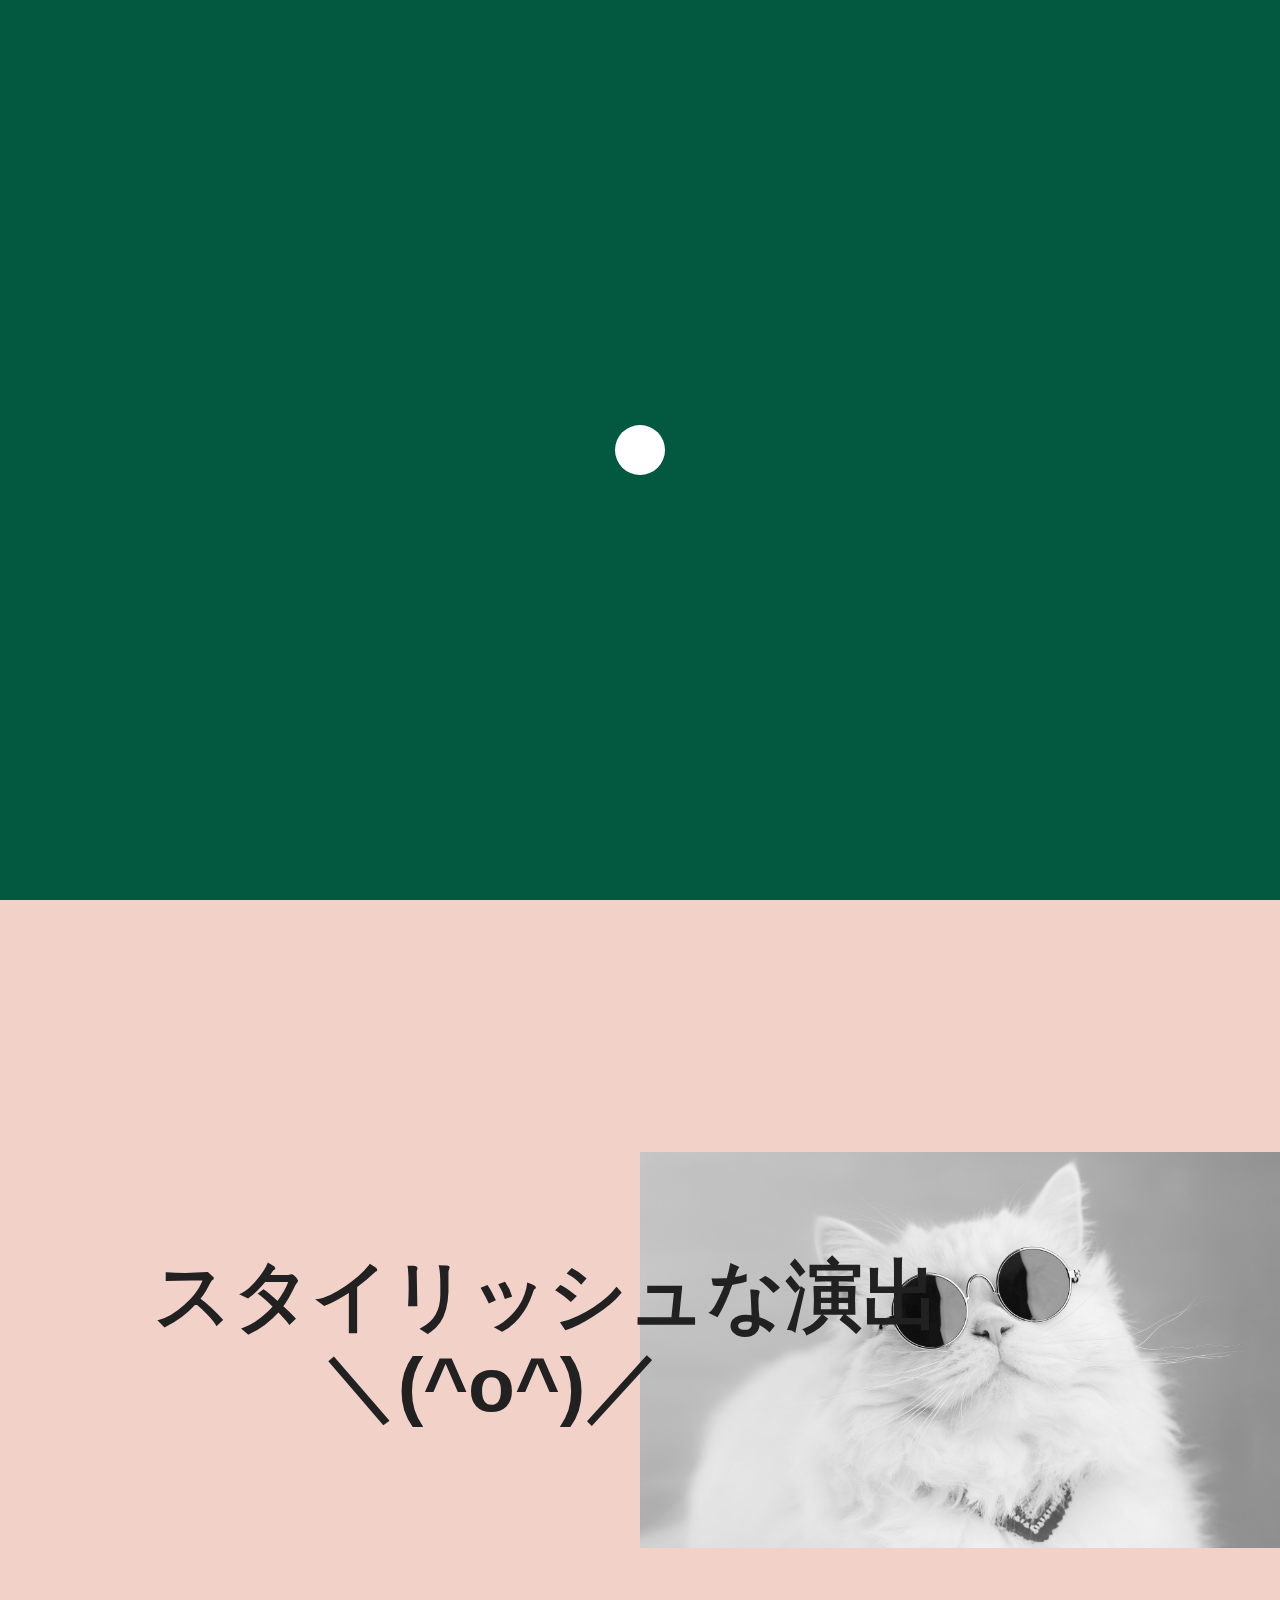
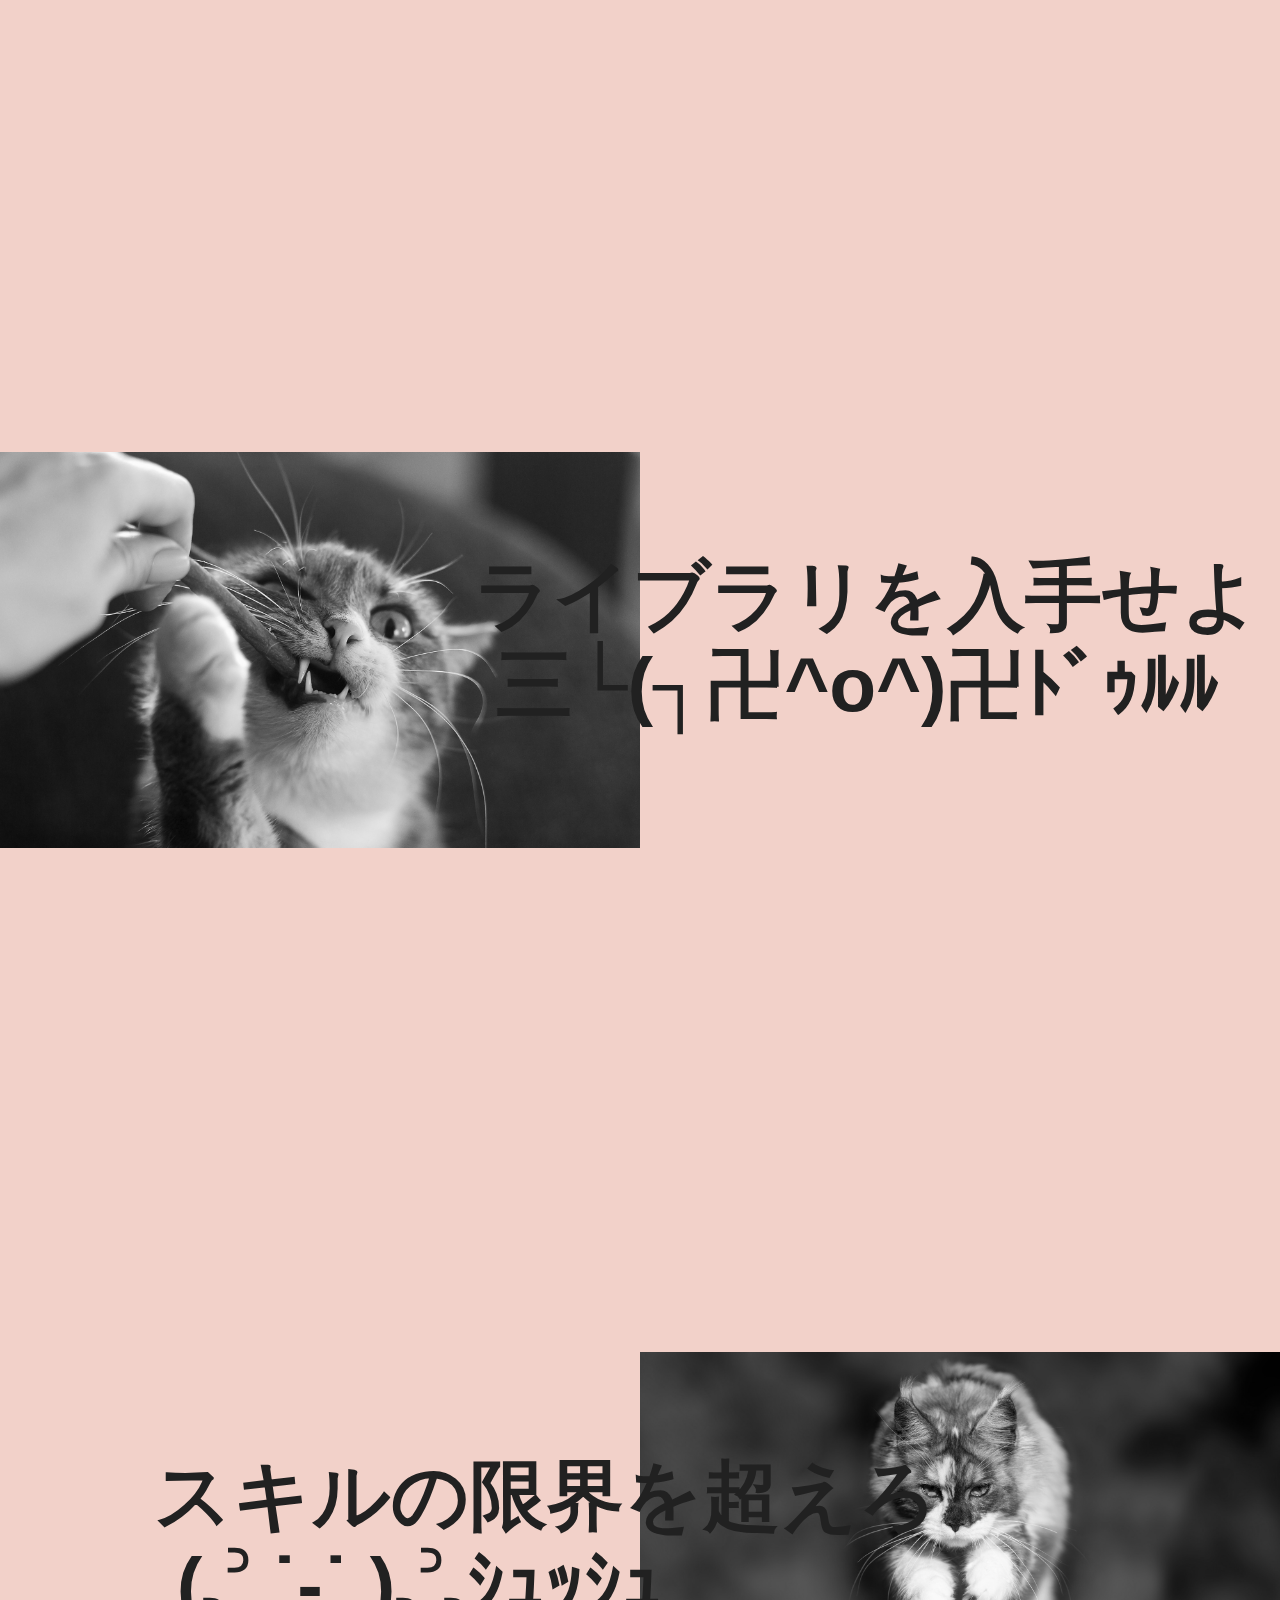
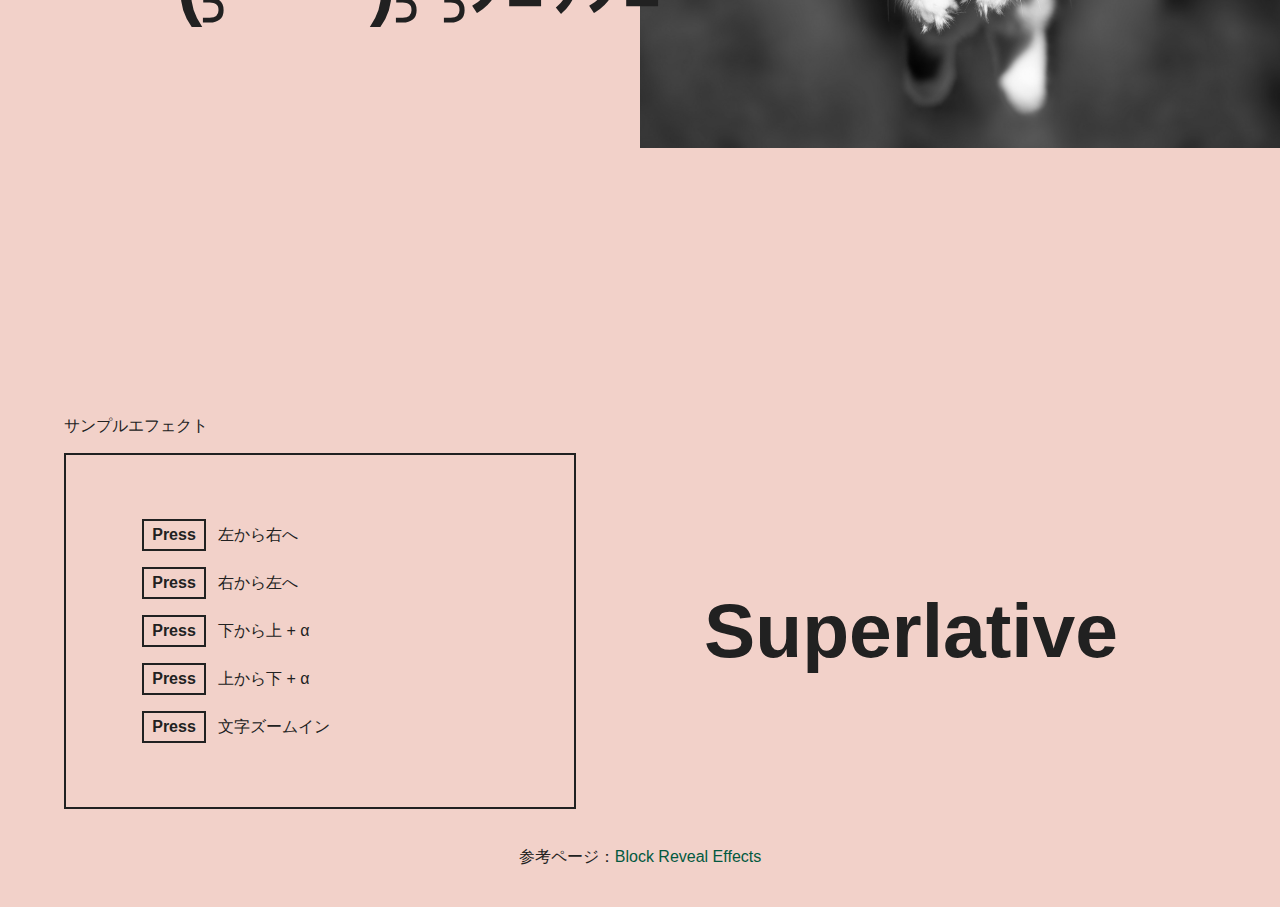
==== BlockRevealers/Block Reveal 自作ページ/menu.html @ 776ff6c5 "ローカルからアップロード" ====
<!DOCTYPE html>
<html lang="ja" class="no-js">

<head>
	<meta charset="UTF-8" />
	<meta http-equiv="X-UA-Compatible" content="IE=edge">
	<meta name="viewport" content="width=device-width, initial-scale=1.0">
	<title>Block Reveal Effectsを使ったアニメーション</title>
	<link rel="stylesheet" type="text/css" href="css/normalize.css" />
	<link rel="stylesheet" type="text/css" href="css/demo.css" />
	<link rel="stylesheet" type="text/css" href="css/revealer.css" />
	<script>
		document.documentElement.className = 'js';

	</script>
</head>

<body class="demo-menu loading">
	<svg class="hidden">
		<symbol id="icon-menu" viewBox="0 0 17.6 9.9">
			<title>menu</title>
			<path d="M17.6,1H0V0h17.6V1z M17.6,4.3h-12v1h12V4.3z M17.6,8.9h-6.9v1h6.9V8.9z" />
		</symbol>
		<symbol id="icon-cross" viewBox="0 0 10.2 10.2">
			<title>cross</title>
			<path d="M5.8,5.1l4.4,4.4l-0.7,0.7L5.1,5.8l-4.4,4.4L0,9.5l4.4-4.4L0,0.7L0.7,0l4.4,4.4L9.5,0l0.7,0.7L5.8,5.1z" />
		</symbol>
	</svg>
	<main role="main">
		<header class="codrops-header">
			<h1 class="codrops-header__title"><span>Block Reveal Effects</span><span>アニメーション</span></h1>
			<button class="btn btn--menu"><svg class="icon icon--menu">
					<use xlink:href="#icon-menu"></use>
				</svg></button>
		</header>
		<section class="content content--full flexy intro" style="background-image: url(img/cat02.jpg);">
			<h2 class="content__title content__title--center">
				<div id="rev-1" class="content__title__inner">アニメーションで</div><br />
				<div id="rev-2" class="content__title__inner content__title__inner--offset-1">目線を奪え</div>
			</h2>
		</section>
		<section class="content content--full flexy flexy--row">
			<h2 class="content__title content__title--medium content__title--half content__title--right">
				<div id="rev-4" class="content__title__inner">スタイリッシュな演出</div><br />
				<div id="rev-5" class="content__title__inner content__title__inner--offset-2">＼(^o^)／</div>
			</h2>
			<div id="rev-3" class="content__image-wrap content__image-wrap--half">
				<img class="content__image" src="img/cat01.jpg" alt="Some image" />
			</div>
		</section>
		<section class="content content--full flexy flexy--row">
			<div id="rev-6" class="content__image-wrap content__image-wrap--half">
				<img class="content__image" src="img/cat03.jpg" alt="Some image" />
			</div>
			<h2 class="content__title content__title--medium content__title--half content__title--left">
				<div id="rev-7" class="content__title__inner">ライブラリを入手せよ！</div><br />
				<div id="rev-8" class="content__title__inner content__title__inner--offset-2">三└(┐卍^o^)卍ﾄﾞｩﾙﾙ</div>
			</h2>
		</section>
		<section class="content content--full flexy flexy--row">
			<h2 class="content__title content__title--medium content__title--half content__title--right">
				<div id="rev-10" class="content__title__inner">スキルの限界を超えろ</div><br />
				<div id="rev-11" class="content__title__inner content__title__inner--offset-2">(꜆꜄ ˙-˙ )꜆꜄꜆ｼｭｯｼｭ
				</div>
			</h2>
			<div id="rev-9" class="content__image-wrap content__image-wrap--half">
				<img class="content__image" src="img/cat04.jpg" alt="Some image" />
			</div>
		</section>
		<section class="content flexy flexy--row">
			<p class="content__heading">サンプルエフェクト</p>
			<div class="triggers">
				<button id="rev-trigger-1" class="btn btn--trigger">左から右へ</button>
				<button id="rev-trigger-2" class="btn btn--trigger">右から左へ</button>
				<button id="rev-trigger-3" class="btn btn--trigger">下から上 + α</button>
				<button id="rev-trigger-4" class="btn btn--trigger">上から下 + α</button>
				<button id="rev-trigger-5" class="btn btn--trigger">文字ズームイン</button>
			</div>
			<h2 id="rev-12" class="content__title content__title--medium">Superlative</h2>
		</section>
		<p class="reference">参考ページ：<a href="https://tympanus.net/codrops/2016/12/21/block-reveal-effects/" target="_blank"
				rel="noopener">Block
				Reveal Effects</a></p>
		<nav class="menu">
			<button class="btn btn--close"><svg class="icon icon--cross">
					<use xlink:href="#icon-cross"></use>
				</svg></button>
			<ul class="menu__inner">
				<li class="menu__item"><a class="menu__link" href="#">Work</a></li>
				<li class="menu__item"><a class="menu__link" href="#">Play</a></li>
				<li class="menu__item"><a class="menu__link" href="#">Chat</a></li>
				<li class="menu__item"><a class="menu__link" href="#">Party</a></li>
			</ul>
		</nav>
	</main>
	<script src="js/anime.min.js"></script>
	<script src="js/scrollMonitor.js"></script>
	<script src="js/main.js"></script>
	<script>
		(function () {
			// Fake loading.
			setTimeout(init, 2000);

			function init() {
				document.body.classList.remove('loading');

				var navEl = document.querySelector('nav.menu'),
					revealer = new RevealFx(navEl),
					closeCtrl = navEl.querySelector('.btn--close');


				// ドロワー開始時
				document.querySelector('.btn--menu').addEventListener('click', function () {
					revealer.reveal({
						bgcolor: '#f28177',
						duration: 400,
						easing: 'easeInOutCubic',
						onCover: function (contentEl, revealerEl) {
							navEl.classList.add('menu--open');
							contentEl.style.opacity = 1;
						},
						onComplete: function () {
							closeCtrl.addEventListener('click', closeMenu);
						}
					});
				});

				// ドロワー終了時
				function closeMenu() {
					closeCtrl.removeEventListener('click', closeMenu);
					navEl.classList.remove('menu--open');
					revealer.reveal({
						bgcolor: '#f28177',
						duration: 400,
						easing: 'easeInOutCubic',
						onCover: function (contentEl, revealerEl) {
							navEl.classList.remove('menu--open');
							contentEl.style.opacity = 0;
						}
					});
				}
				//************************ Example 1 - reveal on load ********************************

				var rev1 = new RevealFx(document.querySelector('#rev-1'), {
					revealSettings: {
						bgcolor: '#025940',
						onCover: function (contentEl, revealerEl) {
							contentEl.style.opacity = 1;
						}
					}
				});
				rev1.reveal();

				var rev2 = new RevealFx(document.querySelector('#rev-2'), {
					revealSettings: {
						bgcolor: '#80bf9b',
						delay: 250,
						onCover: function (contentEl, revealerEl) {
							contentEl.style.opacity = 1;
						}
					}
				});
				rev2.reveal();

				//************************ Example 2 - reveal on scroll ********************************

				var scrollElemToWatch_1 = document.getElementById('rev-3'),
					watcher_1 = scrollMonitor.create(scrollElemToWatch_1, -300),
					rev3 = new RevealFx(scrollElemToWatch_1, {
						revealSettings: {
							bgcolor: '#80bf9b',
							direction: 'rl',
							onCover: function (contentEl, revealerEl) {
								contentEl.style.opacity = 1;
							}
						}
					}),
					rev4 = new RevealFx(document.querySelector('#rev-4'), {
						revealSettings: {
							bgcolor: '#025940',
							delay: 250,
							onCover: function (contentEl, revealerEl) {
								contentEl.style.opacity = 1;
							}
						}
					}),
					rev5 = new RevealFx(document.querySelector('#rev-5'), {
						revealSettings: {
							bgcolor: '#025940',
							delay: 500,
							onCover: function (contentEl, revealerEl) {
								contentEl.style.opacity = 1;
							}
						}
					}),

					scrollElemToWatch_2 = document.getElementById('rev-6'),
					watcher_2 = scrollMonitor.create(scrollElemToWatch_2, -300),
					rev6 = new RevealFx(scrollElemToWatch_2, {
						revealSettings: {
							bgcolor: '#80bf9b',
							onCover: function (contentEl, revealerEl) {
								contentEl.style.opacity = 1;
							}
						}
					}),
					rev7 = new RevealFx(document.querySelector('#rev-7'), {
						revealSettings: {
							bgcolor: '#025940',
							direction: 'rl',
							delay: 250,
							onCover: function (contentEl, revealerEl) {
								contentEl.style.opacity = 1;
							}
						}
					}),
					rev8 = new RevealFx(document.querySelector('#rev-8'), {
						revealSettings: {
							bgcolor: '#025940',
							direction: 'rl',
							delay: 500,
							onCover: function (contentEl, revealerEl) {
								contentEl.style.opacity = 1;
							}
						}
					}),

					scrollElemToWatch_3 = document.getElementById('rev-9'),
					watcher_3 = scrollMonitor.create(scrollElemToWatch_3, -300),
					rev9 = new RevealFx(scrollElemToWatch_3, {
						revealSettings: {
							bgcolor: '#80bf9b',
							direction: 'rl',
							onCover: function (contentEl, revealerEl) {
								contentEl.style.opacity = 1;
							}
						}
					}),
					rev10 = new RevealFx(document.querySelector('#rev-10'), {
						revealSettings: {
							bgcolor: '#025940',
							delay: 250,
							onCover: function (contentEl, revealerEl) {
								contentEl.style.opacity = 1;
							}
						}
					}),
					rev11 = new RevealFx(document.querySelector('#rev-11'), {
						revealSettings: {
							bgcolor: '#025940',
							delay: 500,
							onCover: function (contentEl, revealerEl) {
								contentEl.style.opacity = 1;
							}
						}
					});

				watcher_1.enterViewport(function () {
					rev3.reveal();
					rev4.reveal();
					rev5.reveal();
					watcher_1.destroy();
				});
				watcher_2.enterViewport(function () {
					rev6.reveal();
					rev7.reveal();
					rev8.reveal();
					watcher_2.destroy();
				});
				watcher_3.enterViewport(function () {
					rev9.reveal();
					rev10.reveal();
					rev11.reveal();
					watcher_3.destroy();
				});

				//************************ Example 3 - api examples ********************************

				var rev12 = new RevealFx(document.querySelector('#rev-12')),
					trigger_1 = document.getElementById('rev-trigger-1'),
					trigger_2 = document.getElementById('rev-trigger-2'),
					trigger_3 = document.getElementById('rev-trigger-3'),
					trigger_4 = document.getElementById('rev-trigger-4'),
					trigger_5 = document.getElementById('rev-trigger-5');

				trigger_1.addEventListener('click', function () {
					rev12.reveal({
						bgcolor: '#80bf9b',
						duration: 300,
						onStart: function (contentEl, revealerEl) {
							contentEl.style.opacity = 0;
						},
						onCover: function (contentEl, revealerEl) {
							contentEl.style.opacity = 1;
						}
					});
				});

				trigger_2.addEventListener('click', function () {
					rev12.reveal({
						bgcolor: '#80bf9b',
						duration: 300,
						direction: 'rl',
						onStart: function (contentEl, revealerEl) {
							contentEl.style.opacity = 0;
						},
						onCover: function (contentEl, revealerEl) {
							contentEl.style.opacity = 1;
						}
					});
				});

				trigger_3.addEventListener('click', function () {
					rev12.reveal({
						bgcolor: '#80bf9b',
						easing: 'easeOutExpo',
						direction: 'bt',
						onStart: function (contentEl, revealerEl) {
							anime.remove(contentEl);
							contentEl.style.opacity = 0;
						},
						onCover: function (contentEl, revealerEl) {
							anime({
								targets: contentEl,
								duration: 800,
								delay: 80,
								easing: 'easeOutExpo',
								translateY: [40, 0],
								opacity: [0, 1]
							});
						}
					});
				});

				trigger_4.addEventListener('click', function () {
					rev12.reveal({
						bgcolor: '#80bf9b',
						duration: 300,
						direction: 'tb',
						onStart: function (contentEl, revealerEl) {
							anime.remove(contentEl);
							contentEl.style.opacity = 0;
						},
						onCover: function (contentEl, revealerEl) {
							anime({
								targets: contentEl,
								duration: 500,
								delay: 50,
								easing: 'easeOutBounce',
								translateY: [-40, 0],
								opacity: {
									value: [0, 1],
									duration: 300,
									easing: 'linear'
								}
							});
						}
					});
				});

				trigger_5.addEventListener('click', function () {
					rev12.reveal({
						bgcolor: '#80bf9b',
						duration: 400,
						easing: 'easeInOutQuad',
						onStart: function (contentEl, revealerEl) {
							anime.remove(contentEl);
							contentEl.style.opacity = 0;
						},
						onCover: function (contentEl, revealerEl) {
							contentEl.style.opacity = 1;
							anime({
								targets: contentEl,
								duration: 800,
								delay: 80,
								easing: 'easeOutExpo',
								scale: [0.5, 1],
								opacity: [0, 1]
							});
						}
					});
				});
			}
		})();

	</script>
</body>

</html>
---- BlockRevealers/Block Reveal 自作ページ/css/demo.css ----
*,
*::after,
*::before {
	box-sizing: border-box;
}

html,
body {
	width: 100%;
	overflow-x: hidden;
}

body {
	font-family: "Helvetica Neue",
		Arial,
		"Hiragino Kaku Gothic ProN",
		"Hiragino Sans",
		Meiryo,
		sans-serif;
	-webkit-font-smoothing: antialiased;
	-moz-osx-font-smoothing: grayscale;
}

.demo-menu {
	color: #212121;
	background: #f2d1c9;
}


a {
	text-decoration: none;
	color: #000;
	outline: none;
}

a:hover,
a:focus {
	color: #2d2d30;
}

.hidden {
	position: absolute;
	overflow: hidden;
	width: 0;
	height: 0;
	pointer-events: none;
}

/* Icons */
.icon {
	display: block;
	width: 1.5em;
	height: 1.5em;
	margin: 0 auto;
	fill: currentColor;
}

.icon--inline {
	display: inline-block;
	width: 1em;
	height: 100%;
	margin: 0 0.25em 0 0;
}

/* Page Loader */

.js .loading::before {
	content: '';
	position: fixed;
	z-index: 101;
	top: 0;
	left: 0;
	display: flex;
	width: 100%;
	height: 100%;
	text-align: center;
	background: #025940;
}

.js .loading::after {
	content: '';
	position: fixed;
	z-index: 10000;
	top: 50%;
	left: 50%;
	width: 50px;
	height: 50px;
	border-radius: 50px;
	margin: -25px 0 0 -25px;
	pointer-events: none;
	background: #fff;
	color: #221122;
	animation: loaderAnim .3s ease-out infinite alternate forwards;
}

@keyframes loaderAnim {

	to {
		transform: translate3d(0, -50px, 0);
	}
}

/* Header */
.codrops-header {
	position: absolute;
	z-index: 1;
	display: flex;
	flex-direction: row;
	flex-wrap: wrap;
	align-items: center;
	width: 100%;
	padding: 3vw;
	pointer-events: none;
}

.codrops-header__title {
	margin: 0;
	font-size: 24px;
}

.codrops-header__title span {
	display: inline-block;
}

/* Top Navigation Style */
.codrops-links {
	position: relative;
	display: flex;
	justify-content: center;
	text-align: center;
	white-space: nowrap;
	font-size: 0.85em;
	border: 2px solid;
}

.codrops-links::after {
	content: '';
	height: 100%;
	width: 2px;
	background: currentColor;
	position: absolute;
	left: 50%;
	margin-left: -1px;
	top: 0;
}

.codrops-icon {
	pointer-events: visible;
	display: inline-block;
	padding: 0.6em;
}

/* Demo links */
.demos {
	flex: none;
	width: 100%;
	padding: 0.75em 0 0 0;
}

.demo {
	font-weight: bold;
	margin: 0 1em 0.5em 0;
	pointer-events: visible;
}

.github {
	pointer-events: visible;
}

.demo--current {
	text-decoration: underline;
}

/* Content */
.content {
	position: relative;
	min-height: 300px;
	overflow: hidden;
}

.content--full {
	height: 100vh;
	min-height: 600px;
}

.flexy {
	display: flex;
	flex-wrap: wrap;
	flex-direction: column;
	align-items: center;
}

.flexy--center {
	justify-content: center;
}

.flexy--row {
	flex-direction: row;
}

.intro {
	background-repeat: no-repeat;
	background-size: cover;
	background-position-x: 50%;
	background-color: #aaa;
}


.content__heading {
	flex: none;
	width: 100%;
	padding: 0 5vw;
}

.content__heading--center {
	text-align: center;
}

.content__title {
	font-size: 8vw;
	line-height: 1.4;
	padding: 0 5vw;
}

.content__title--half {
	width: 50vw;
	z-index: 2;
}

.content__title--enclosed {
	padding: 0;
	margin: 0;
}

.content__title--center {
	margin: auto;
}

.content__title--right {
	text-align: right;
	padding: 0 0 0 2em;
}

.content__title--left {
	margin-left: -18vw;
}

.content__title--medium {
	font-size: 6vw;
}

.content__title--small {
	font-size: 2vw;
}

.content__title__inner {
	flex: none;
	display: inline-block;
	white-space: nowrap;
	position: relative;
}

.content__title__inner--offset-1 {
	top: -0.25em;
	left: 13.6vw;
}

.content__title__inner--offset-2 {
	top: -0.25em;
	left: 1.75vw;
}

.content__title__inner--offset-3 {
	left: -10vw;
	top: -0.25em;
}

.content__image-wrap {
	flex: none;
	width: 25vw;
}

.content__image-wrap--half {
	width: 50vw;
}

.content__image {
	width: 100%;
	display: block;
}

.triggers {
	border: 2px solid;
	padding: 3em;
	margin: 0 5vw;
	width: 40vw;
}

/* Related demos */
.content--related {
	padding: 8em 5vw;
	font-weight: bold;
	text-align: center;
}

.content--related h2 {
	font-family: 'Inconsolata', monospace;
	font-size: 1.25em;
}

.content--related .demos {
	padding-bottom: 3em;
}

.media-item {
	display: inline-block;
	padding: 1em;
	vertical-align: top;
	transition: color 0.3s;
}

.media-item__img {
	max-width: 100%;
	opacity: 0.8;
	transition: opacity 0.3s;
}

.media-item:hover .media-item__img,
.media-item:focus .media-item__img {
	opacity: 1;
}

.media-item__title {
	font-size: 1em;
	margin: 0;
	padding: 0.5em;
}

/* Demo specific styles */

/* Buttons */
.btn {
	border: 0;
	padding: 0;
	margin: 0;
	background: none;
	color: inherit;
}

.btn:focus {
	outline: none;
}

.btn--trigger {
	margin: 1em;
	display: block;
	white-space: nowrap;
}

.btn--default,
.btn--trigger::before {
	font-weight: bold;
	border: 2px solid;
	text-align: center;
	text-indent: 0;
	display: inline-block;
	line-height: 1.7;
}

.btn--trigger::before {
	content: 'Press';
	width: 4em;
	height: 2em;
	margin: 0 0.75em;
}

.btn--trigger:active::before {
	content: 'Ouch!';
}

.btn--default {
	padding: 0 1em;
	margin: 2vh 0 0;
}

.btn--tool {
	display: block;
	margin: 1em 0;
	font-size: 1.3em;
	color: #8a7c78;
}

.btn--menu {
	position: fixed;
	top: 3vw;
	right: 3vw;
	color: #212121;
	pointer-events: visible;
}

.btn--close {
	position: absolute;
	top: 3vw;
	right: 3vw;
	font-size: 0.75em;
	z-index: 100;
	color: #212121;
}

/* Menu */
.menu {
	position: fixed;
	top: 0;
	right: 0;
	height: 100%;
	width: 100%;
	z-index: 100;
}

.js .menu {
	pointer-events: none;
}

.js .menu--open {
	pointer-events: visible;
}

.menu__inner {
	position: absolute;
	top: 0;
	left: 0;
	width: 100%;
	height: 100%;
	list-style-type: none;
	padding: 20vh 3em;
	margin: 0;
	background: #f26052;
	overflow: hidden;
}

.menu__item {
	padding: 0.15em;
}

.js .menu__item {
	transform: translate3d(-13em, 0, 0);
	transition: transform 0s 0.4s;
}

.btn--close {
	opacity: 0;
}

.menu--open .menu__item,
.menu--open .btn--close {
	opacity: 1;
	transform: translate3d(0, 0, 0);
	transition: opacity 0.4s 0.135s, transform 0.4s 0.135s cubic-bezier(0.645, 0.045, 0.355, 1);
}

.menu--open .menu__item:nth-child(2) {
	transition-delay: 0.165s;
}

.menu--open .menu__item:nth-child(3) {
	transition-delay: 0.195s;
}

.menu--open .menu__item:nth-child(4) {
	transition-delay: 0.225s;
}

.menu .menu__link {
	font-size: 3.5vw;
	color: #212121;
	font-weight: bold;
}

.menu .menu__link:hover,
.menu .menu__link:focus {
	outline: none;
	color: #000;
	text-decoration: line-through;
}

.box {
	max-width: 600px;
	width: 100%;
	font-size: 1.25em;
	margin: 16vh 0 0 0;
}

.box--small {
	max-width: 500px;
}

.box--border {
	padding: 2em 3em;
	border: 2px solid;
}

.overlay {
	position: fixed;
	width: 100%;
	height: 100vh;
	top: 0;
	left: 0;
	background: rgba(0, 0, 0, 0.5);
	opacity: 0;
	pointer-events: none;
	transition: opacity 0.4s;
}

.modal--open+.overlay {
	pointer-events: visible;
	opacity: 1;
}

.dual {
	width: 90vw;
	margin: 8em auto 25vh;
	position: relative;
}

.dual__inner {
	position: absolute;
	width: 100%;
	height: 100%;
}

.dual__half {
	position: absolute;
	height: 100%;
	width: 51%;
	right: 0;
	background: url(../img/4.jpg) no-repeat 50% 0%;
	background-size: cover;
}

.dual__content {
	position: relative;
	width: 50%;
	display: flex;
	flex-direction: column;
	justify-content: center;
	min-height: 500px;
	padding: 1.5em 2.5em;
	font-size: 1.75em;
	line-height: 1.4;
	color: #8a7c78;
}

.js .dual__content {
	opacity: 0;
	pointer-events: none;
	transform: translate3d(60px, 0, 0);
	transition: opacity 0.55s 0.4s, transform 0.55s 0.4s;
}

.dual__content.dual__content--show {
	opacity: 1;
	pointer-events: visible;
	transform: translate3d(0, 0, 0);
}

.author {
	margin: 1em 0 0 0;
	display: block;
	font-size: 0.65em;
}

.media {
	width: 90%;
	max-width: 800px;
	position: relative;
}

.media__inner {
	display: block;
	position: relative;
}

.media__image {
	display: block;
	max-width: 100%;
}

.media__toolbar {
	position: absolute;
	top: 0;
	right: 0;
	height: 100%;
	padding: 2.15em;
	display: flex;
	overflow: hidden;
	flex-direction: column;
	justify-content: flex-end;
}

.js .btn--tool {
	opacity: 0;
	pointer-events: none;
	transform: translate3d(200%, 0, 0);
	transition: opacity 0.6s 0.28s, transform 0.6s 0.28s;
	transition-timing-function: ease, cubic-bezier(0.785, 0.135, 0.15, 0.86);
}

.js .btn--tool:nth-child(2) {
	transition-delay: 0.32s;
}

.js .btn--tool:nth-child(3) {
	transition-delay: 0.34s;
}

.media__toolbar--show .btn--tool {
	opacity: 1;
	pointer-events: visible;
	transform: translate3d(0, 0, 0);
}

/* Demo themes */

.demo-menu a {
	color: #025940;
}

.demo-menu a:hover,
.demo-menu a:focus {
	color: #025940;
}

.reference {
	text-align: center;
	margin: 3vw 0;
}

@media screen and (max-width: 56.250em) {
	.btn--tool {
		font-size: 3vw;
	}

	.media__toolbar {
		padding: 3.5vw;
	}
}

@media screen and (max-width: 50em) {
	.intro {
		background-position-x: 70%;
		background-size: 500%;
	}

	.codrops-header__title,
	.codrops-header__tagline {
		width: 100%;
		padding: 0;
	}

	.demo {
		font-size: 1em;
		margin: 0.5em 1em 0.25em 0;
	}

	.content--full {
		min-height: 0;
	}

	.content__title {
		font-size: 10vw;
	}

	.content__title--medium {
		font-size: 1.75em;
	}

	.content__title--small {
		font-size: 1.15em;
	}

	.content__title--half {
		width: 100%;
	}

	.content__image-wrap--half {
		width: 80vw;
	}

	.content__title--right {
		padding: 0 5vw;
	}

	.content__title--left {
		margin-left: 0;
	}

	.flexy--row {
		flex-direction: column;
	}

	.form__title,
	.form__section {
		font-size: 0.85em;
	}

	.triggers {
		width: 100%;
		border: 0;
		padding: 0;
		font-size: 0.85em;
	}

	.modal {
		font-size: 0.85em;
	}

	.menu .menu__link {
		font-size: 2em;
	}

	.box {
		padding: 5vw;
		font-size: 0.85em;
	}

	.box--border {
		border: none;
	}

	.dual__content {
		min-height: 200px;
		font-size: 0.85em;
		padding: 1em;
	}

	.dual {
		margin-top: 0;
	}
}
---- BlockRevealers/Block Reveal 自作ページ/css/revealer.css ----
.block-revealer__element {
	position: absolute;
	top: 0;
	left: 0;
	width: 100%;
	height: 100%;
	background: #000;
	pointer-events: none;
	opacity: 0;
}
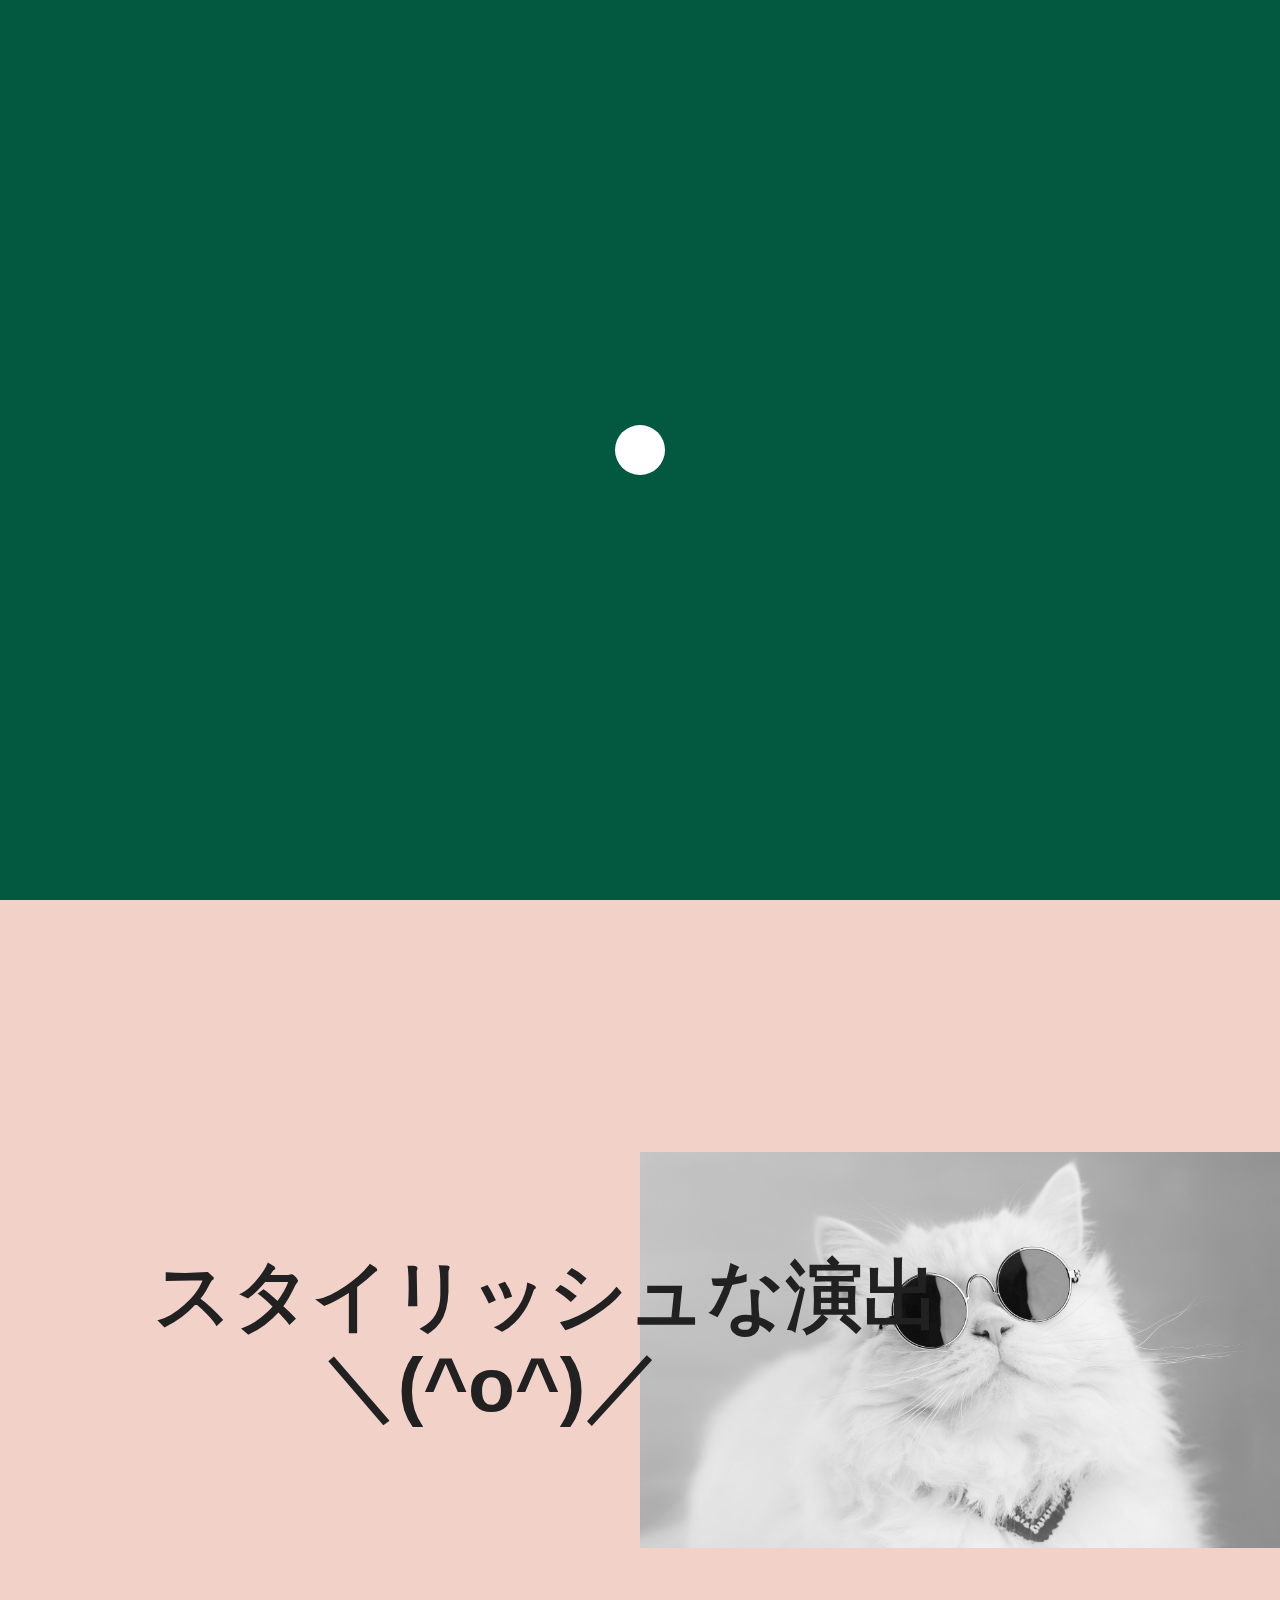
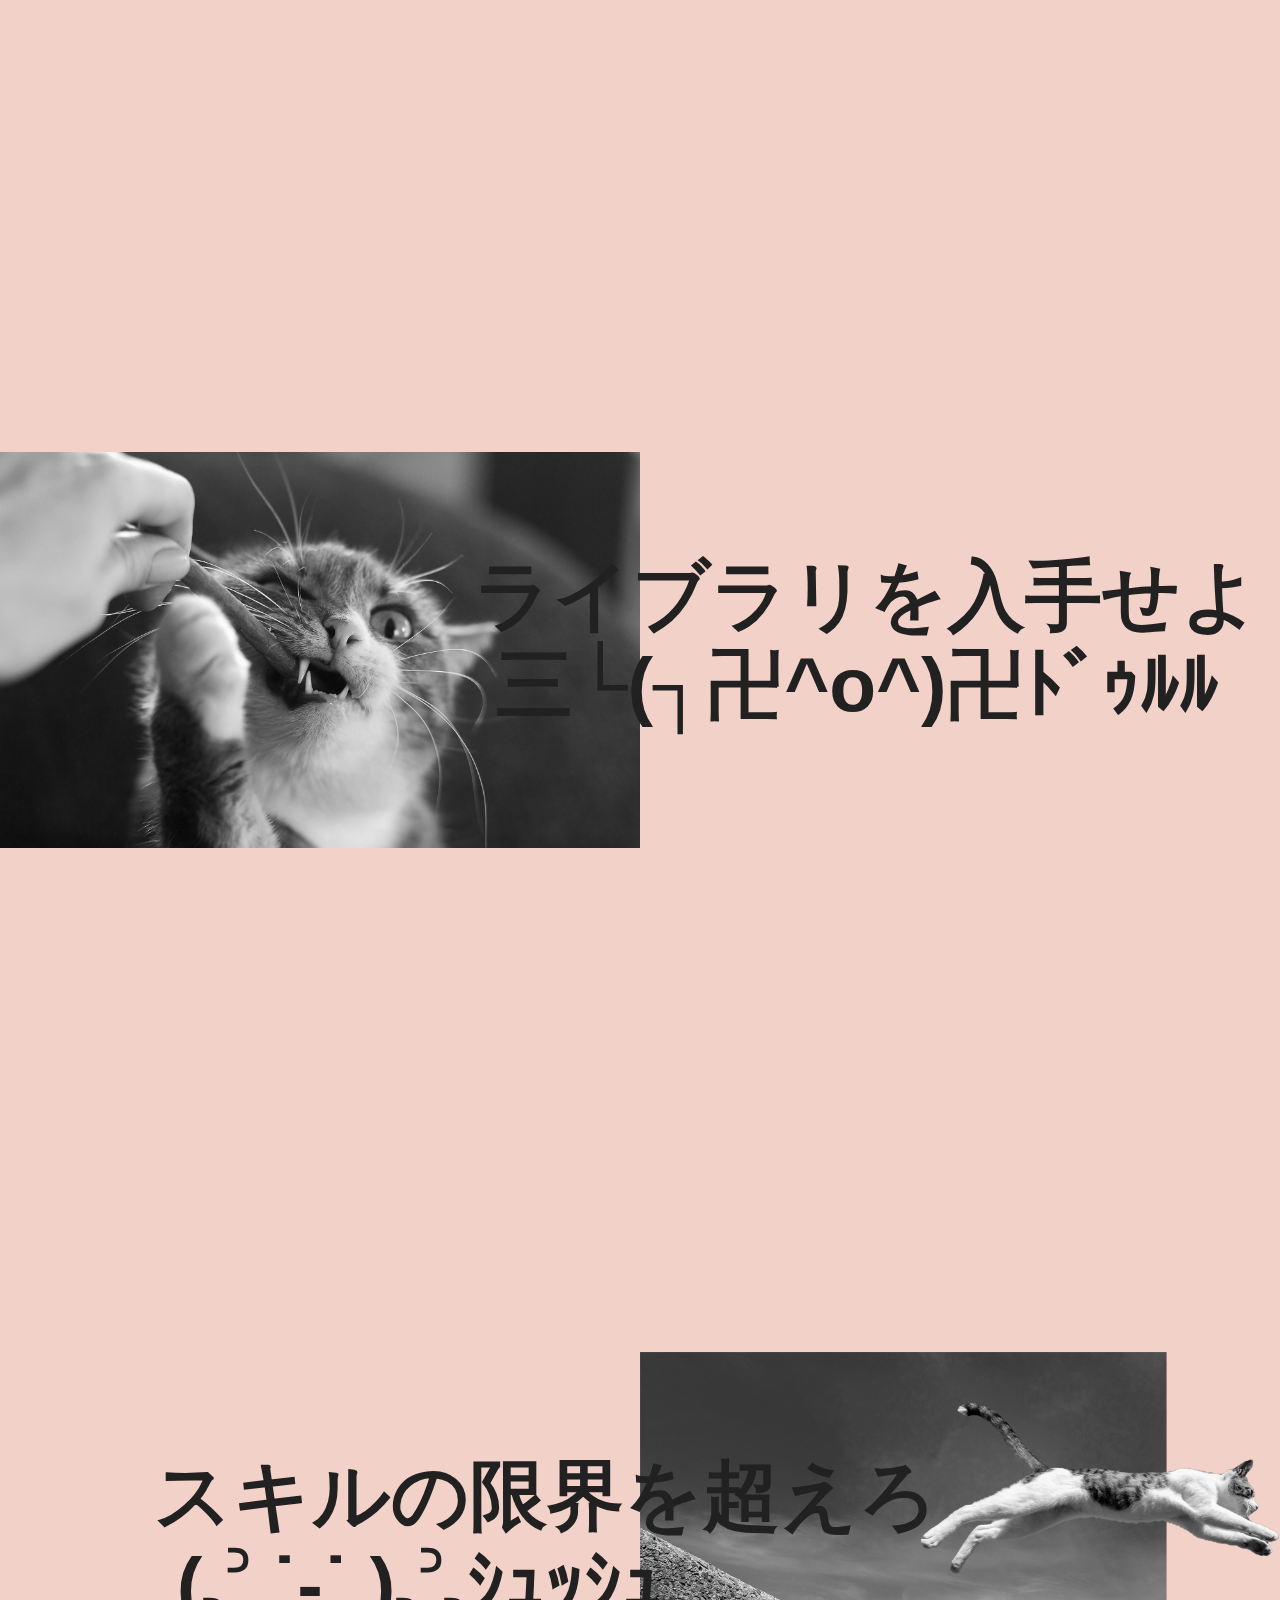
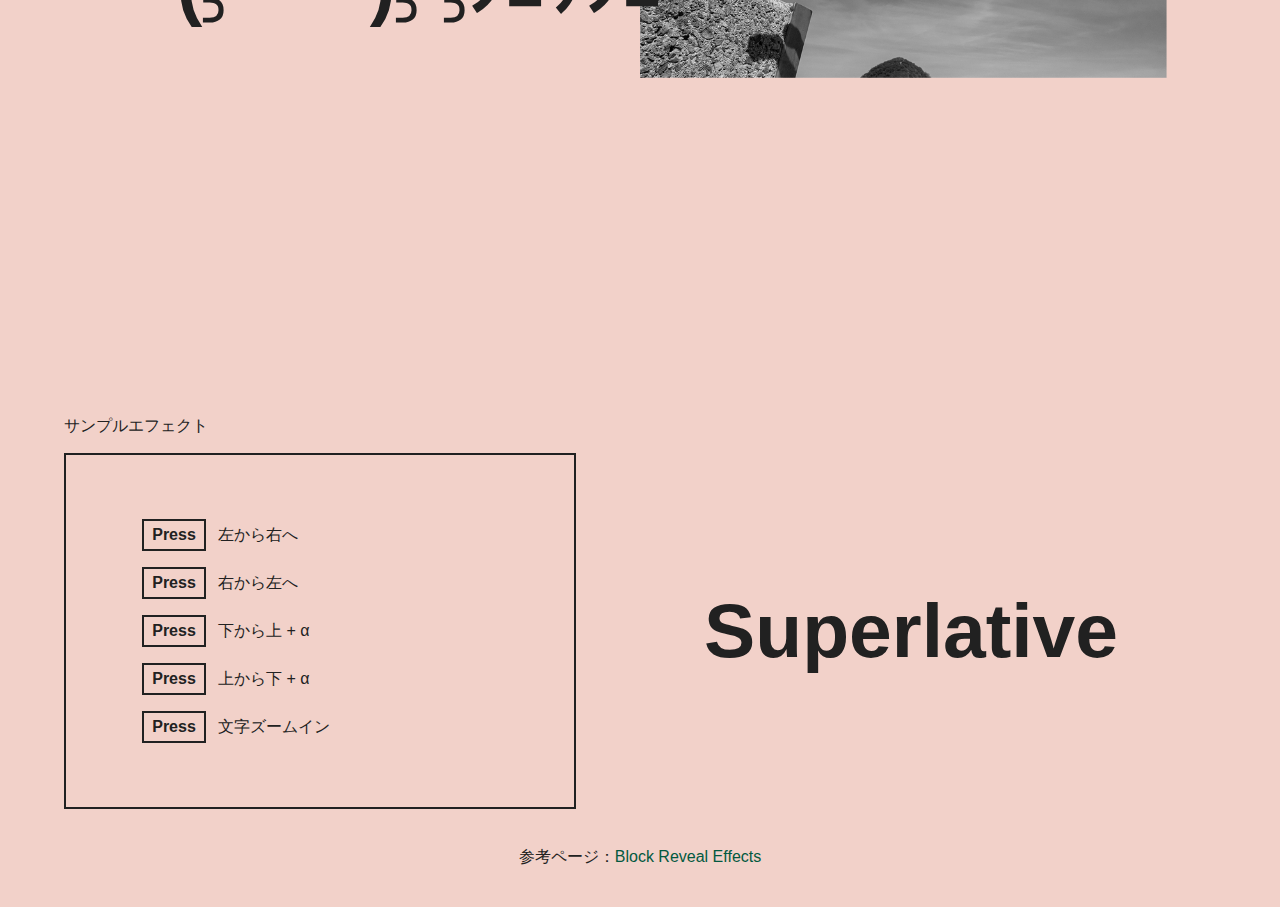
==== commit f6455e0b: "フォルダを元データと作成データに分類" ====
--- a/BlockRevealers/Block Reveal 自作ページ/menu.html
+++ b/BlockRevealers/Block Reveal 自作ページ/menu.html
@@ -64,7 +64,7 @@
 				</div>
 			</h2>
 			<div id="rev-9" class="content__image-wrap content__image-wrap--half">
-				<img class="content__image" src="img/cat04.jpg" alt="Some image" />
+				<img class="content__image" src="img/cat02.png" alt="Some image" />
 			</div>
 		</section>
 		<section class="content flexy flexy--row">
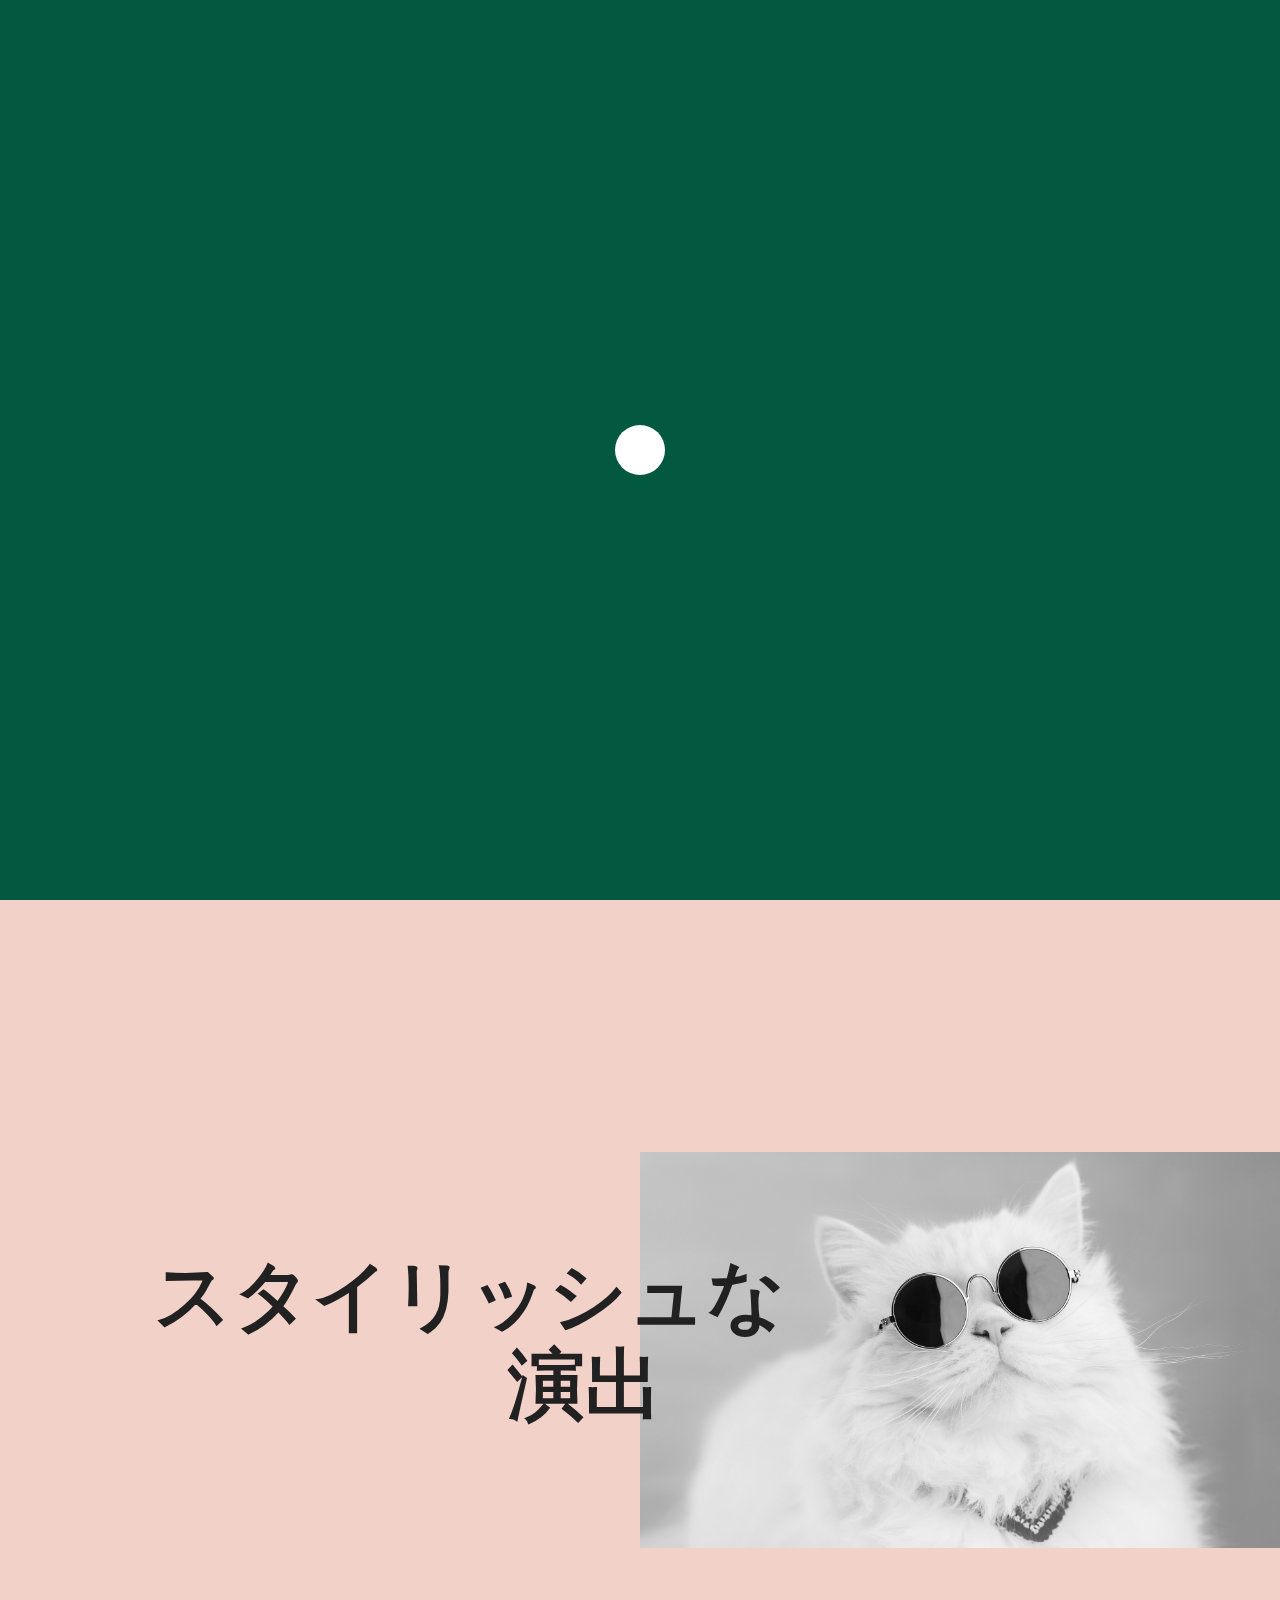
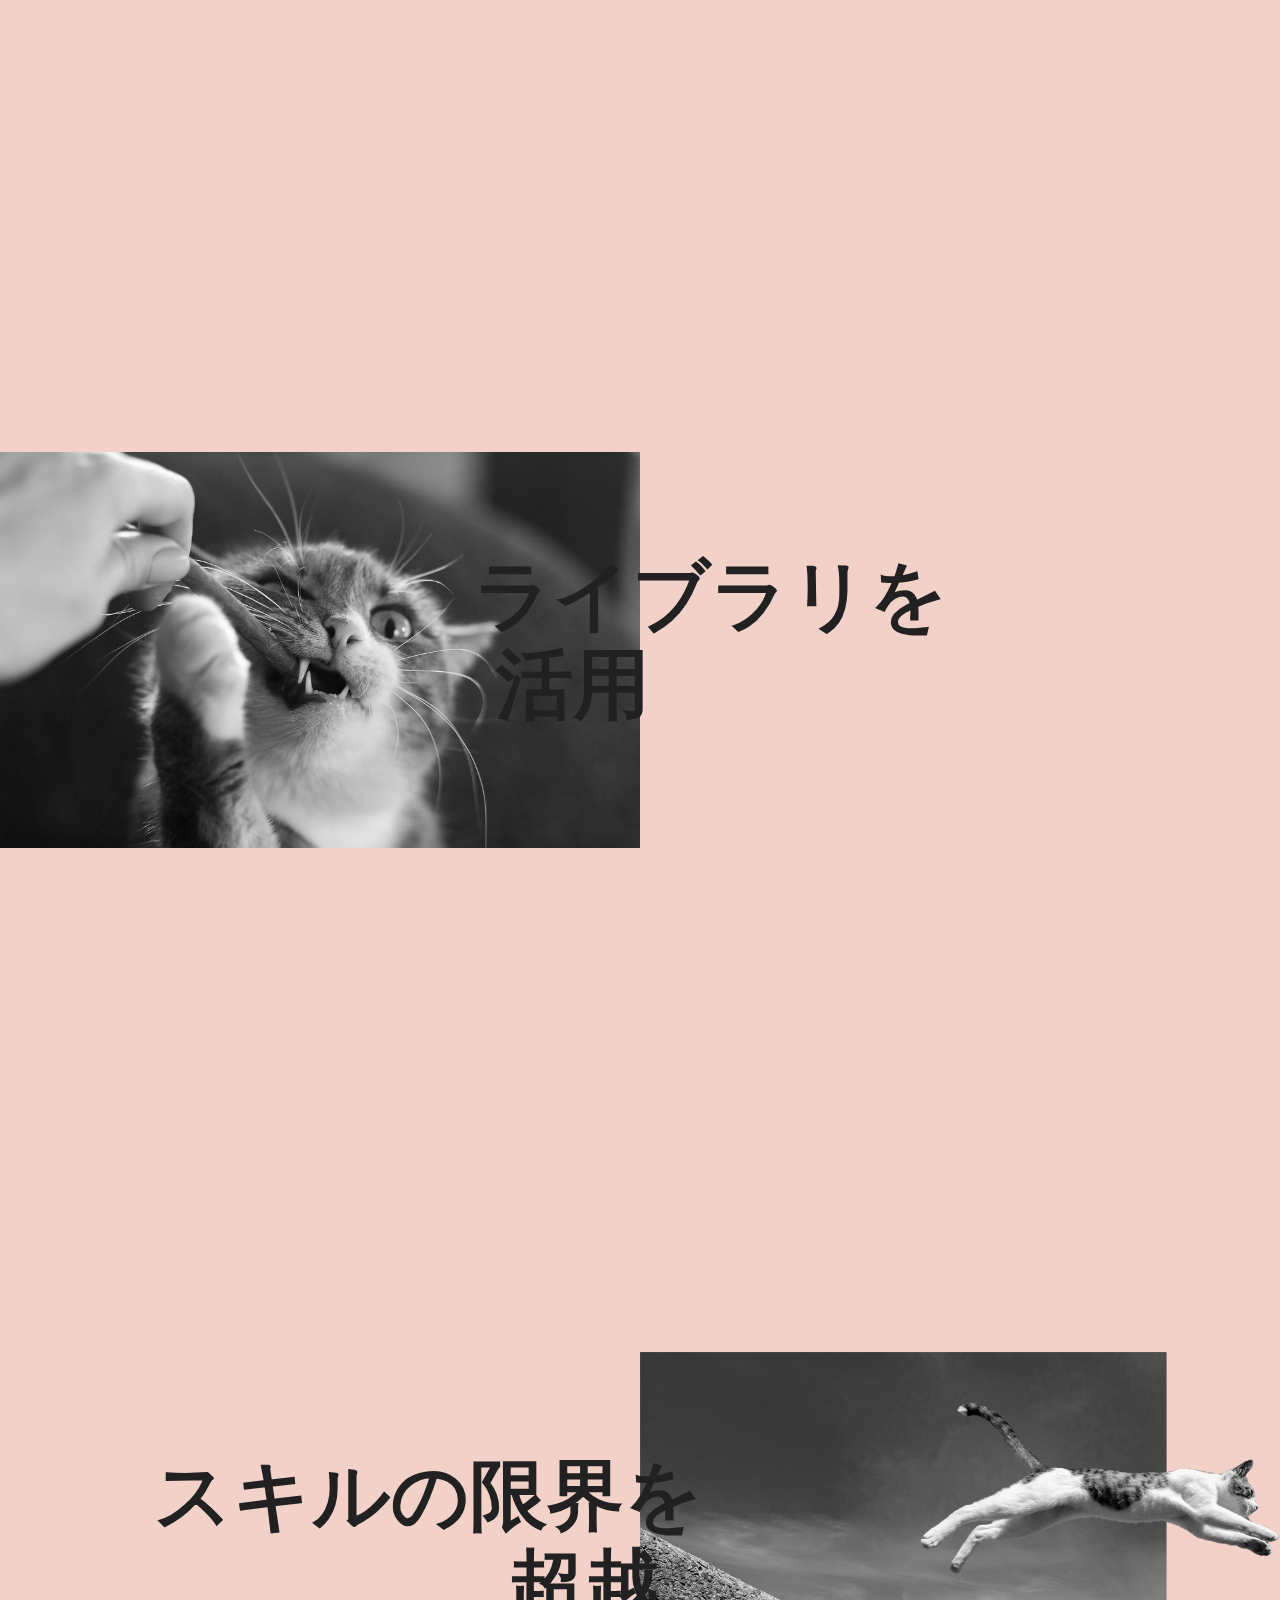
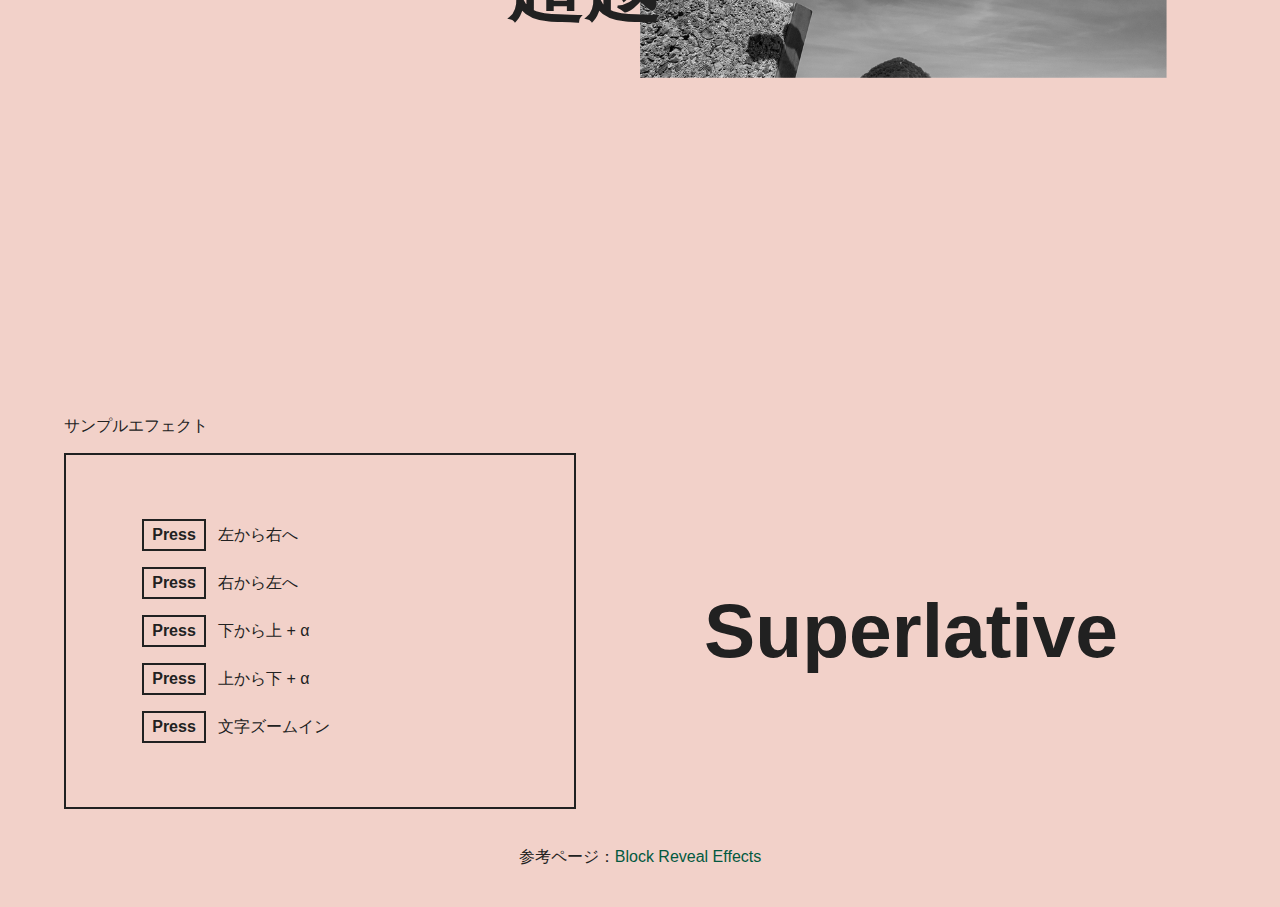
==== commit 5ccacae5: "ドロワーアイテムのタイミング変更 文言変更" ====
--- a/BlockRevealers/Block Reveal 自作ページ/menu.html
+++ b/BlockRevealers/Block Reveal 自作ページ/menu.html
@@ -41,8 +41,8 @@
 		</section>
 		<section class="content content--full flexy flexy--row">
 			<h2 class="content__title content__title--medium content__title--half content__title--right">
-				<div id="rev-4" class="content__title__inner">スタイリッシュな演出</div><br />
-				<div id="rev-5" class="content__title__inner content__title__inner--offset-2">＼(^o^)／</div>
+				<div id="rev-4" class="content__title__inner">スタイリッシュな</div><br />
+				<div id="rev-5" class="content__title__inner content__title__inner--offset-2">演出</div>
 			</h2>
 			<div id="rev-3" class="content__image-wrap content__image-wrap--half">
 				<img class="content__image" src="img/cat01.jpg" alt="Some image" />
@@ -53,15 +53,14 @@
 				<img class="content__image" src="img/cat03.jpg" alt="Some image" />
 			</div>
 			<h2 class="content__title content__title--medium content__title--half content__title--left">
-				<div id="rev-7" class="content__title__inner">ライブラリを入手せよ！</div><br />
-				<div id="rev-8" class="content__title__inner content__title__inner--offset-2">三└(┐卍^o^)卍ﾄﾞｩﾙﾙ</div>
+				<div id="rev-7" class="content__title__inner">ライブラリを</div><br />
+				<div id="rev-8" class="content__title__inner content__title__inner--offset-2">活用</div>
 			</h2>
 		</section>
 		<section class="content content--full flexy flexy--row">
 			<h2 class="content__title content__title--medium content__title--half content__title--right">
-				<div id="rev-10" class="content__title__inner">スキルの限界を超えろ</div><br />
-				<div id="rev-11" class="content__title__inner content__title__inner--offset-2">(꜆꜄ ˙-˙ )꜆꜄꜆ｼｭｯｼｭ
-				</div>
+				<div id="rev-10" class="content__title__inner">スキルの限界を</div><br />
+				<div id="rev-11" class="content__title__inner content__title__inner--offset-2">超越</div>
 			</h2>
 			<div id="rev-9" class="content__image-wrap content__image-wrap--half">
 				<img class="content__image" src="img/cat02.png" alt="Some image" />
--- a/BlockRevealers/Block Reveal 自作ページ/css/demo.css
+++ b/BlockRevealers/Block Reveal 自作ページ/css/demo.css
@@ -198,11 +198,22 @@
 	flex-direction: row;
 }
 
-.intro {
+.flexy.intro {
 	background-repeat: no-repeat;
 	background-size: cover;
 	background-position-x: 50%;
 	background-color: #aaa;
+}
+
+.flexy.intro::before {
+	z-index: 0;
+	background: #fff;
+	opacity: 0.4;
+	content: "";
+	position: absolute;
+	width: 100%;
+	height: 100%;
+	overflow: hidden;
 }
 
 
@@ -459,15 +470,15 @@
 }
 
 .menu--open .menu__item:nth-child(2) {
-	transition-delay: 0.165s;
+	transition-delay: 0.185s;
 }
 
 .menu--open .menu__item:nth-child(3) {
-	transition-delay: 0.195s;
+	transition-delay: 0.235s;
 }
 
 .menu--open .menu__item:nth-child(4) {
-	transition-delay: 0.225s;
+	transition-delay: 0.285s;
 }
 
 .menu .menu__link {
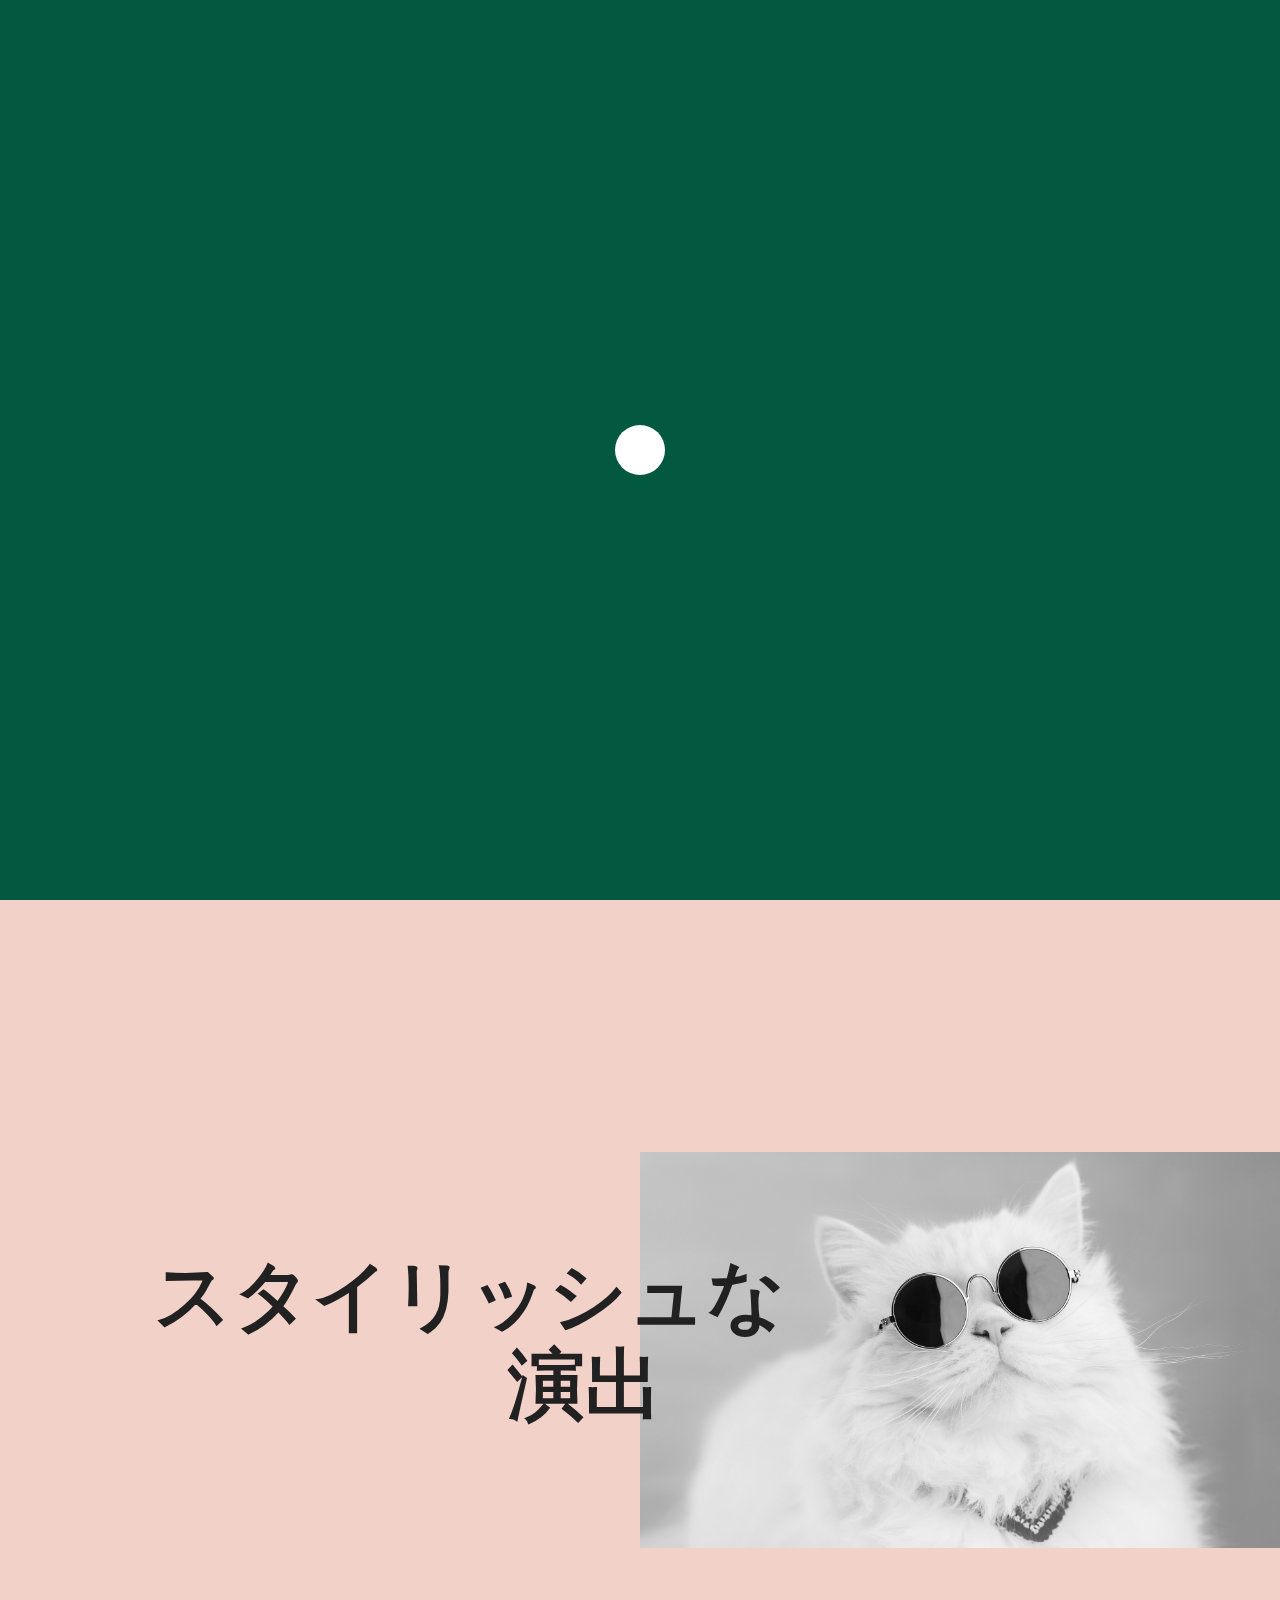
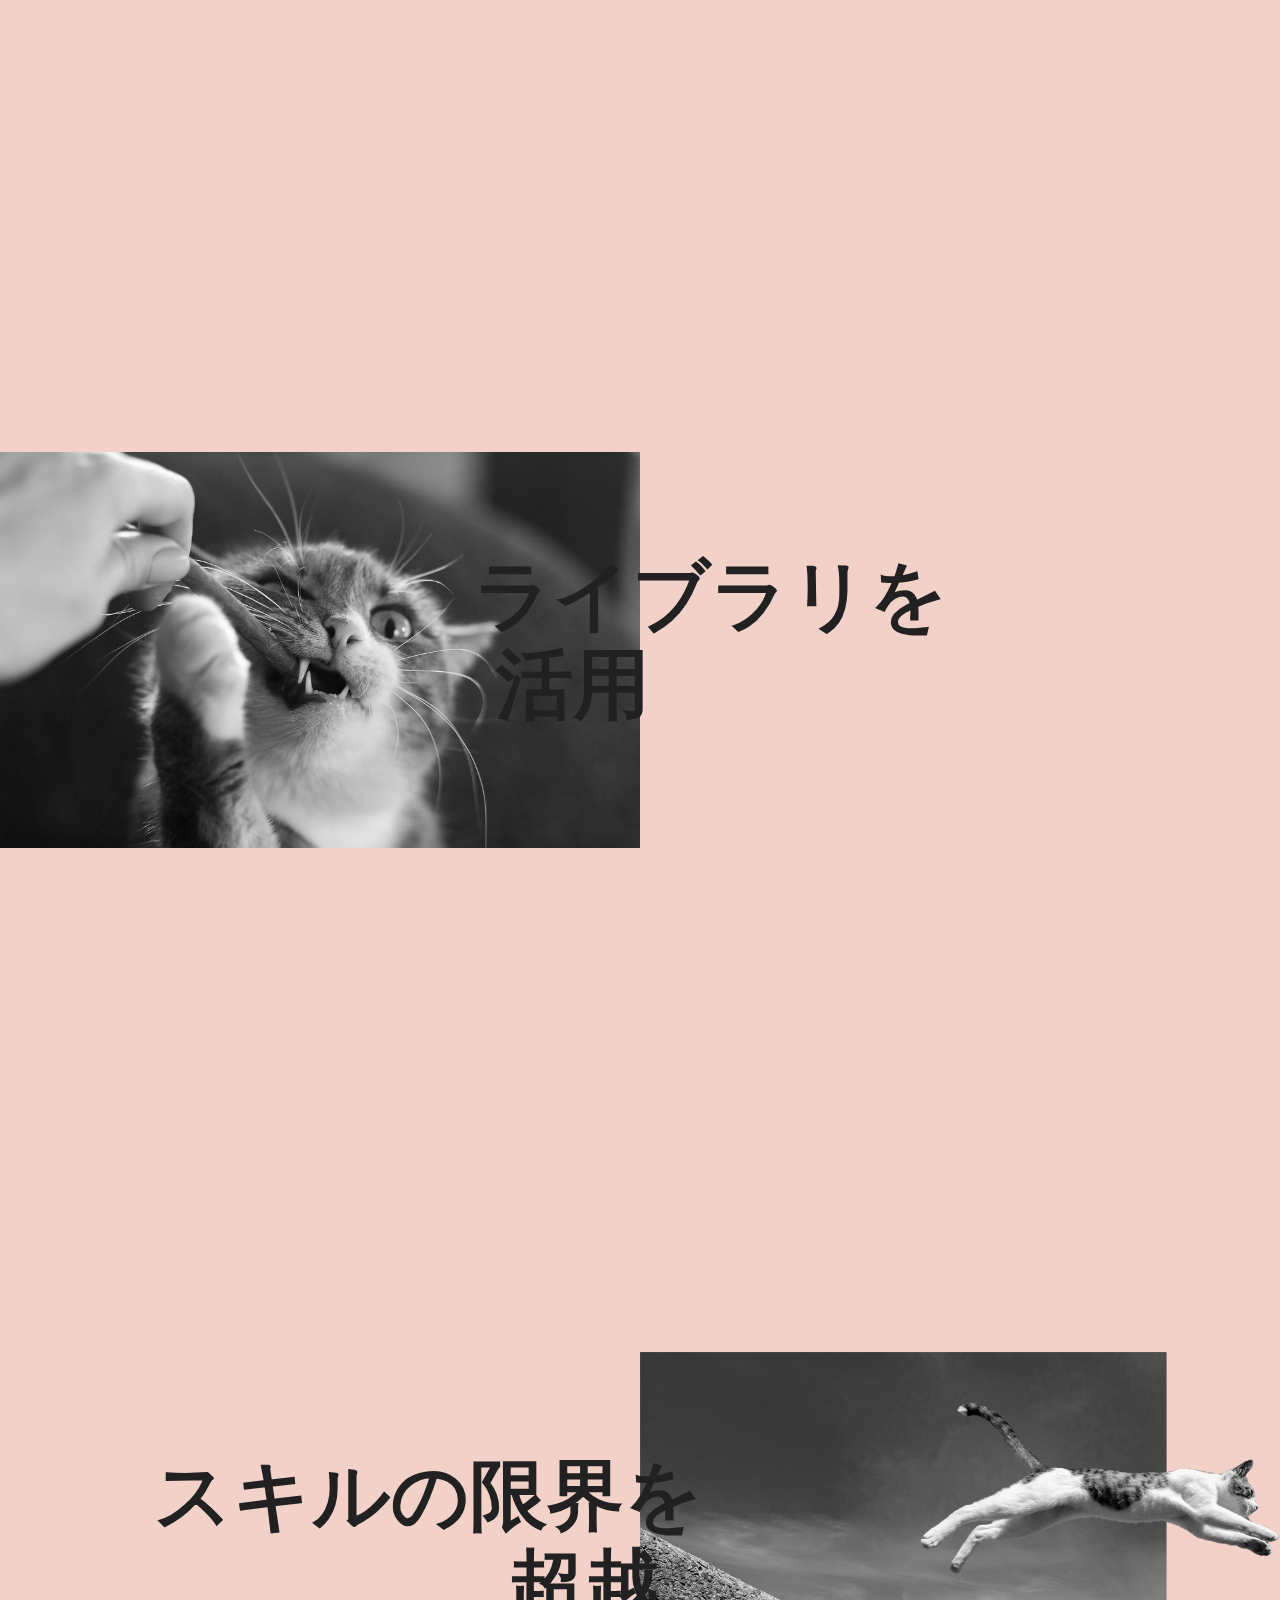
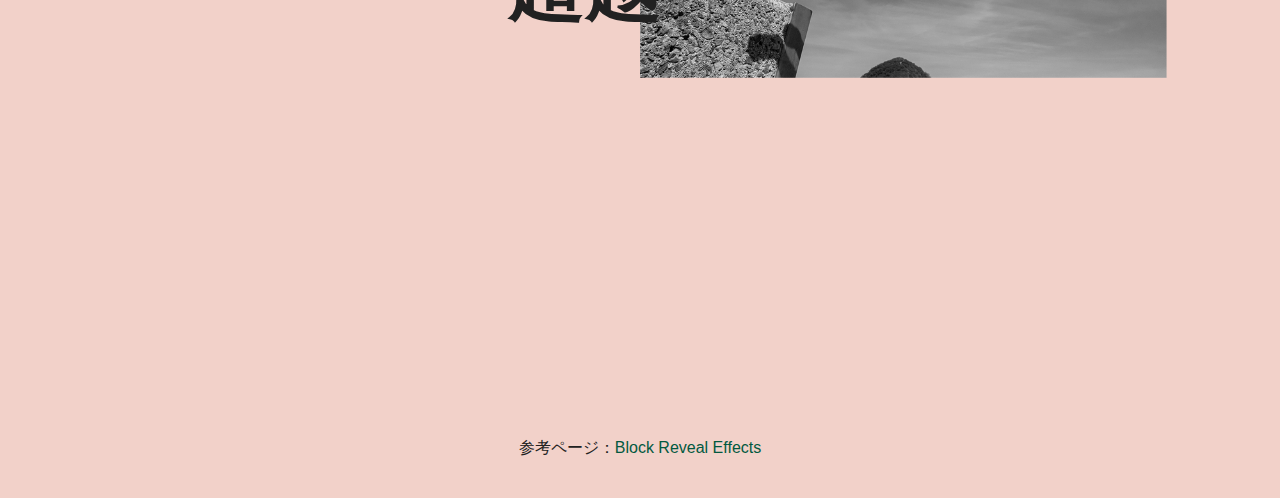
==== commit 9e858b6a: "クリックでデモが見られるセクション削除" ====
--- a/BlockRevealers/Block Reveal 自作ページ/menu.html
+++ b/BlockRevealers/Block Reveal 自作ページ/menu.html
@@ -66,17 +66,6 @@
 				<img class="content__image" src="img/cat02.png" alt="Some image" />
 			</div>
 		</section>
-		<section class="content flexy flexy--row">
-			<p class="content__heading">サンプルエフェクト</p>
-			<div class="triggers">
-				<button id="rev-trigger-1" class="btn btn--trigger">左から右へ</button>
-				<button id="rev-trigger-2" class="btn btn--trigger">右から左へ</button>
-				<button id="rev-trigger-3" class="btn btn--trigger">下から上 + α</button>
-				<button id="rev-trigger-4" class="btn btn--trigger">上から下 + α</button>
-				<button id="rev-trigger-5" class="btn btn--trigger">文字ズームイン</button>
-			</div>
-			<h2 id="rev-12" class="content__title content__title--medium">Superlative</h2>
-		</section>
 		<p class="reference">参考ページ：<a href="https://tympanus.net/codrops/2016/12/21/block-reveal-effects/" target="_blank"
 				rel="noopener">Block
 				Reveal Effects</a></p>
@@ -107,7 +96,6 @@
 					revealer = new RevealFx(navEl),
 					closeCtrl = navEl.querySelector('.btn--close');
 
-
 				// ドロワー開始時
 				document.querySelector('.btn--menu').addEventListener('click', function () {
 					revealer.reveal({
@@ -272,113 +260,6 @@
 					rev11.reveal();
 					watcher_3.destroy();
 				});
-
-				//************************ Example 3 - api examples ********************************
-
-				var rev12 = new RevealFx(document.querySelector('#rev-12')),
-					trigger_1 = document.getElementById('rev-trigger-1'),
-					trigger_2 = document.getElementById('rev-trigger-2'),
-					trigger_3 = document.getElementById('rev-trigger-3'),
-					trigger_4 = document.getElementById('rev-trigger-4'),
-					trigger_5 = document.getElementById('rev-trigger-5');
-
-				trigger_1.addEventListener('click', function () {
-					rev12.reveal({
-						bgcolor: '#80bf9b',
-						duration: 300,
-						onStart: function (contentEl, revealerEl) {
-							contentEl.style.opacity = 0;
-						},
-						onCover: function (contentEl, revealerEl) {
-							contentEl.style.opacity = 1;
-						}
-					});
-				});
-
-				trigger_2.addEventListener('click', function () {
-					rev12.reveal({
-						bgcolor: '#80bf9b',
-						duration: 300,
-						direction: 'rl',
-						onStart: function (contentEl, revealerEl) {
-							contentEl.style.opacity = 0;
-						},
-						onCover: function (contentEl, revealerEl) {
-							contentEl.style.opacity = 1;
-						}
-					});
-				});
-
-				trigger_3.addEventListener('click', function () {
-					rev12.reveal({
-						bgcolor: '#80bf9b',
-						easing: 'easeOutExpo',
-						direction: 'bt',
-						onStart: function (contentEl, revealerEl) {
-							anime.remove(contentEl);
-							contentEl.style.opacity = 0;
-						},
-						onCover: function (contentEl, revealerEl) {
-							anime({
-								targets: contentEl,
-								duration: 800,
-								delay: 80,
-								easing: 'easeOutExpo',
-								translateY: [40, 0],
-								opacity: [0, 1]
-							});
-						}
-					});
-				});
-
-				trigger_4.addEventListener('click', function () {
-					rev12.reveal({
-						bgcolor: '#80bf9b',
-						duration: 300,
-						direction: 'tb',
-						onStart: function (contentEl, revealerEl) {
-							anime.remove(contentEl);
-							contentEl.style.opacity = 0;
-						},
-						onCover: function (contentEl, revealerEl) {
-							anime({
-								targets: contentEl,
-								duration: 500,
-								delay: 50,
-								easing: 'easeOutBounce',
-								translateY: [-40, 0],
-								opacity: {
-									value: [0, 1],
-									duration: 300,
-									easing: 'linear'
-								}
-							});
-						}
-					});
-				});
-
-				trigger_5.addEventListener('click', function () {
-					rev12.reveal({
-						bgcolor: '#80bf9b',
-						duration: 400,
-						easing: 'easeInOutQuad',
-						onStart: function (contentEl, revealerEl) {
-							anime.remove(contentEl);
-							contentEl.style.opacity = 0;
-						},
-						onCover: function (contentEl, revealerEl) {
-							contentEl.style.opacity = 1;
-							anime({
-								targets: contentEl,
-								duration: 800,
-								delay: 80,
-								easing: 'easeOutExpo',
-								scale: [0.5, 1],
-								opacity: [0, 1]
-							});
-						}
-					});
-				});
 			}
 		})();
 
